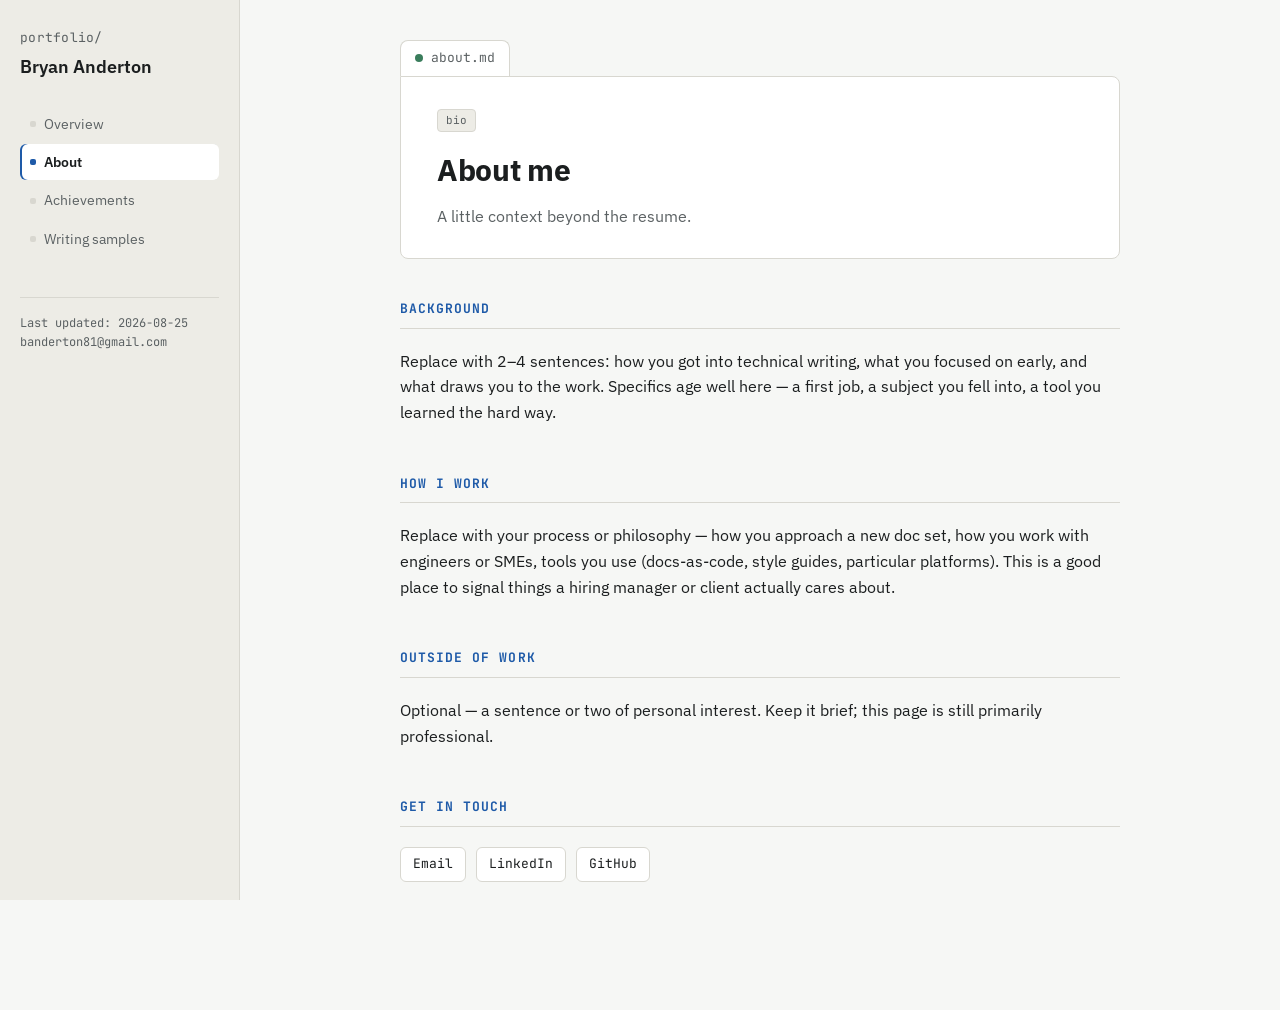
==== about.html @ 239cab08 "Add initial files to project" ====
<!doctype html>
<html lang="en">
<head>
<meta charset="utf-8">
<meta name="viewport" content="width=device-width, initial-scale=1">
<title>About — Bryan Anderton</title>
<link rel="preconnect" href="https://fonts.googleapis.com">
<link href="https://fonts.googleapis.com/css2?family=IBM+Plex+Sans:wght@400;500;600;700&family=JetBrains+Mono:wght@400;500&display=swap" rel="stylesheet">
<link rel="stylesheet" href="style.css">
</head>
<body>
<div class="shell">

  <aside class="sidebar">
    <div class="sidebar__brand">portfolio/</div>
    <p class="sidebar__name">Bryan Anderton</p>
    <nav aria-label="Primary">
      <ul>
        <li><a href="index.html">Overview</a></li>
        <li><a href="about.html" class="is-active">About</a></li>
        <li><a href="achievements.html">Achievements</a></li>
        <li><a href="samples.html">Writing samples</a></li>
      </ul>
    </nav>
    <div class="sidebar__footer">
      <div>Last updated: 2026-08-25</div>
      <div><a href="mailto:banderton81@gmail.com">banderton81@gmail.com</a></div>
    </div>
  </aside>

  <main>
    <div class="content">
      <div class="file-tab"><span class="file-tab__dot"></span>about.md</div>
      <div class="doc-header">
        <div class="doc-header__meta">
          <span class="badge">bio</span>
        </div>
        <h1>About me</h1>
        <p>A little context beyond the resume.</p>
      </div>

      <section>
        <h2>Background</h2>
        <p>
          Replace with 2–4 sentences: how you got into technical writing, what
          you focused on early, and what draws you to the work. Specifics age
          well here — a first job, a subject you fell into, a tool you learned
          the hard way.
        </p>
      </section>

      <section>
        <h2>How I work</h2>
        <p>
          Replace with your process or philosophy — how you approach a new doc
          set, how you work with engineers or SMEs, tools you use (docs-as-code,
          style guides, particular platforms). This is a good place to signal
          things a hiring manager or client actually cares about.
        </p>
      </section>

      <section>
        <h2>Outside of work</h2>
        <p>
          Optional — a sentence or two of personal interest. Keep it brief; this
          page is still primarily professional.
        </p>
      </section>

      <section>
        <h2>Get in touch</h2>
        <div class="contact-row">
          <a href="mailto:banderton81@gmail.com">Email</a>
          <a href="https://linkedin.com/in/yourname">LinkedIn</a>
          <a href="https://github.com/yourname">GitHub</a>
        </div>
      </section>
    </div>
  </main>

</div>
</body>
</html>
---- style.css ----
/* ============================================================
   Portfolio site for a technical writer.
   Design concept: the site reads like a well-maintained docs
   site — sidebar nav, a rendered-markdown "file tab" header on
   every page, and writing samples presented as changelog-style
   entries with an audience-level indicator bar. This mirrors
   the actual medium a technical writer works in every day.
   ============================================================ */

:root {
  --bg: #f6f7f5;
  --bg-alt: #edece6;
  --panel: #ffffff;
  --ink: #1b1e1f;
  --ink-muted: #5b6163;
  --accent: #1e5aa8;      /* doc-link blue */
  --accent-2: #b8862e;    /* amber label/tag */
  --line: #d8d7d0;
  --code-bg: #14181a;
  --code-ink: #d7dbdd;
  --green: #3a7d5c;       /* "beginner" level */
  --amber: #b8862e;       /* "intermediate" level */
  --red: #a8452f;         /* "advanced" level */

  --font-body: 'IBM Plex Sans', -apple-system, BlinkMacSystemFont, sans-serif;
  --font-mono: 'JetBrains Mono', ui-monospace, Menlo, Consolas, monospace;

  --sidebar-w: 240px;
}

* { box-sizing: border-box; }

html { scroll-behavior: smooth; }

body {
  margin: 0;
  background: var(--bg);
  color: var(--ink);
  font-family: var(--font-body);
  font-size: 16px;
  line-height: 1.6;
}

a { color: var(--accent); text-decoration: none; }
a:hover { text-decoration: underline; }
a:focus-visible, button:focus-visible {
  outline: 2px solid var(--accent);
  outline-offset: 2px;
}

/* ---------- layout shell ---------- */

.shell {
  display: flex;
  min-height: 100vh;
}

.sidebar {
  width: var(--sidebar-w);
  flex-shrink: 0;
  background: var(--bg-alt);
  border-right: 1px solid var(--line);
  padding: 28px 20px;
  position: sticky;
  top: 0;
  height: 100vh;
  overflow-y: auto;
}

.sidebar__brand {
  font-family: var(--font-mono);
  font-size: 13px;
  color: var(--ink-muted);
  letter-spacing: 0.02em;
  margin-bottom: 4px;
}

.sidebar__name {
  font-weight: 600;
  font-size: 18px;
  margin: 0 0 24px 0;
  color: var(--ink);
}

.sidebar nav ul {
  list-style: none;
  margin: 0;
  padding: 0;
}

.sidebar nav li { margin-bottom: 2px; }

.sidebar nav a {
  display: flex;
  align-items: center;
  gap: 8px;
  padding: 7px 10px;
  border-radius: 6px;
  color: var(--ink-muted);
  font-size: 14px;
  text-decoration: none;
}

.sidebar nav a::before {
  content: '';
  width: 6px;
  height: 6px;
  border-radius: 2px;
  background: var(--line);
  flex-shrink: 0;
}

.sidebar nav a:hover {
  background: var(--panel);
  color: var(--ink);
}

.sidebar nav a.is-active {
  background: var(--panel);
  color: var(--ink);
  font-weight: 600;
  box-shadow: inset 2px 0 0 var(--accent);
}

.sidebar nav a.is-active::before { background: var(--accent); }

.sidebar__footer {
  margin-top: 40px;
  padding-top: 16px;
  border-top: 1px solid var(--line);
  font-family: var(--font-mono);
  font-size: 12px;
  color: var(--ink-muted);
}

.sidebar__footer a { color: var(--ink-muted); }

/* ---------- main content ---------- */

main {
  flex: 1;
  min-width: 0;
  padding: 0 40px 80px;
}

.content {
  max-width: 720px;
  margin: 0 auto;
}

/* file-tab header — the signature element.
   Every page opens like a rendered markdown file, complete
   with a filename tab and a small commit-style metadata line. */

.file-tab {
  margin-top: 40px;
  display: inline-flex;
  align-items: center;
  gap: 8px;
  padding: 7px 14px;
  background: var(--panel);
  border: 1px solid var(--line);
  border-bottom: none;
  border-radius: 8px 8px 0 0;
  font-family: var(--font-mono);
  font-size: 13px;
  color: var(--ink-muted);
}

.file-tab__dot {
  width: 8px;
  height: 8px;
  border-radius: 50%;
  background: var(--green);
}

.doc-header {
  background: var(--panel);
  border: 1px solid var(--line);
  border-radius: 0 8px 8px 8px;
  padding: 32px 36px 28px;
  margin-bottom: 40px;
}

.doc-header__meta {
  font-family: var(--font-mono);
  font-size: 12px;
  color: var(--ink-muted);
  margin-bottom: 14px;
  display: flex;
  gap: 16px;
  flex-wrap: wrap;
}

.doc-header h1 {
  margin: 0 0 10px;
  font-size: 30px;
  letter-spacing: -0.01em;
}

.doc-header p {
  margin: 0;
  color: var(--ink-muted);
  font-size: 16px;
  max-width: 60ch;
}

.badge {
  display: inline-block;
  font-family: var(--font-mono);
  font-size: 11px;
  padding: 2px 8px;
  border-radius: 4px;
  background: var(--bg-alt);
  color: var(--ink-muted);
  border: 1px solid var(--line);
}

/* ---------- prose sections ---------- */

section { margin-bottom: 48px; }

h2 {
  font-size: 13px;
  font-family: var(--font-mono);
  text-transform: uppercase;
  letter-spacing: 0.08em;
  color: var(--accent);
  border-bottom: 1px solid var(--line);
  padding-bottom: 8px;
  margin: 0 0 20px;
}

h3 {
  font-size: 18px;
  margin: 0 0 6px;
}

p { color: var(--ink); }
.muted { color: var(--ink-muted); }

/* ---------- achievement list ---------- */

.achievement {
  display: flex;
  gap: 14px;
  padding: 14px 0;
  border-bottom: 1px solid var(--line);
}

.achievement:last-child { border-bottom: none; }

.achievement__year {
  font-family: var(--font-mono);
  font-size: 13px;
  color: var(--accent-2);
  flex-shrink: 0;
  width: 52px;
  padding-top: 2px;
}

.achievement__body h3 { margin-bottom: 4px; }
.achievement__body p { margin: 0; font-size: 14.5px; color: var(--ink-muted); }

/* ---------- writing samples: changelog-style cards ---------- */

.sample {
  background: var(--panel);
  border: 1px solid var(--line);
  border-left: 4px solid var(--green);
  border-radius: 6px;
  padding: 18px 20px;
  margin-bottom: 16px;
}

.sample[data-level="intermediate"] { border-left-color: var(--amber); }
.sample[data-level="advanced"] { border-left-color: var(--red); }

.sample__top {
  display: flex;
  justify-content: space-between;
  align-items: baseline;
  gap: 12px;
  flex-wrap: wrap;
  margin-bottom: 6px;
}

.sample__title { font-weight: 600; font-size: 16px; }

.sample__tag {
  font-family: var(--font-mono);
  font-size: 11px;
  color: var(--ink-muted);
}

.sample__desc {
  font-size: 14.5px;
  color: var(--ink-muted);
  margin: 0 0 10px;
}

.sample__link {
  font-family: var(--font-mono);
  font-size: 13px;
}

/* ---------- contact / links ---------- */

.contact-row {
  display: flex;
  gap: 10px;
  flex-wrap: wrap;
  margin-top: 8px;
}

.contact-row a {
  font-family: var(--font-mono);
  font-size: 13px;
  padding: 6px 12px;
  border: 1px solid var(--line);
  border-radius: 6px;
  background: var(--panel);
  color: var(--ink);
}

.contact-row a:hover { border-color: var(--accent); color: var(--accent); text-decoration: none; }

/* ---------- responsive ---------- */

@media (max-width: 780px) {
  .shell { flex-direction: column; }
  .sidebar {
    width: 100%;
    height: auto;
    position: relative;
    border-right: none;
    border-bottom: 1px solid var(--line);
    padding: 20px;
  }
  .sidebar nav ul { display: flex; flex-wrap: wrap; gap: 4px; }
  .sidebar__footer { display: none; }
  main { padding: 0 20px 60px; }
  .doc-header { padding: 24px 20px; }
}

@media (prefers-reduced-motion: reduce) {
  html { scroll-behavior: auto; }
}
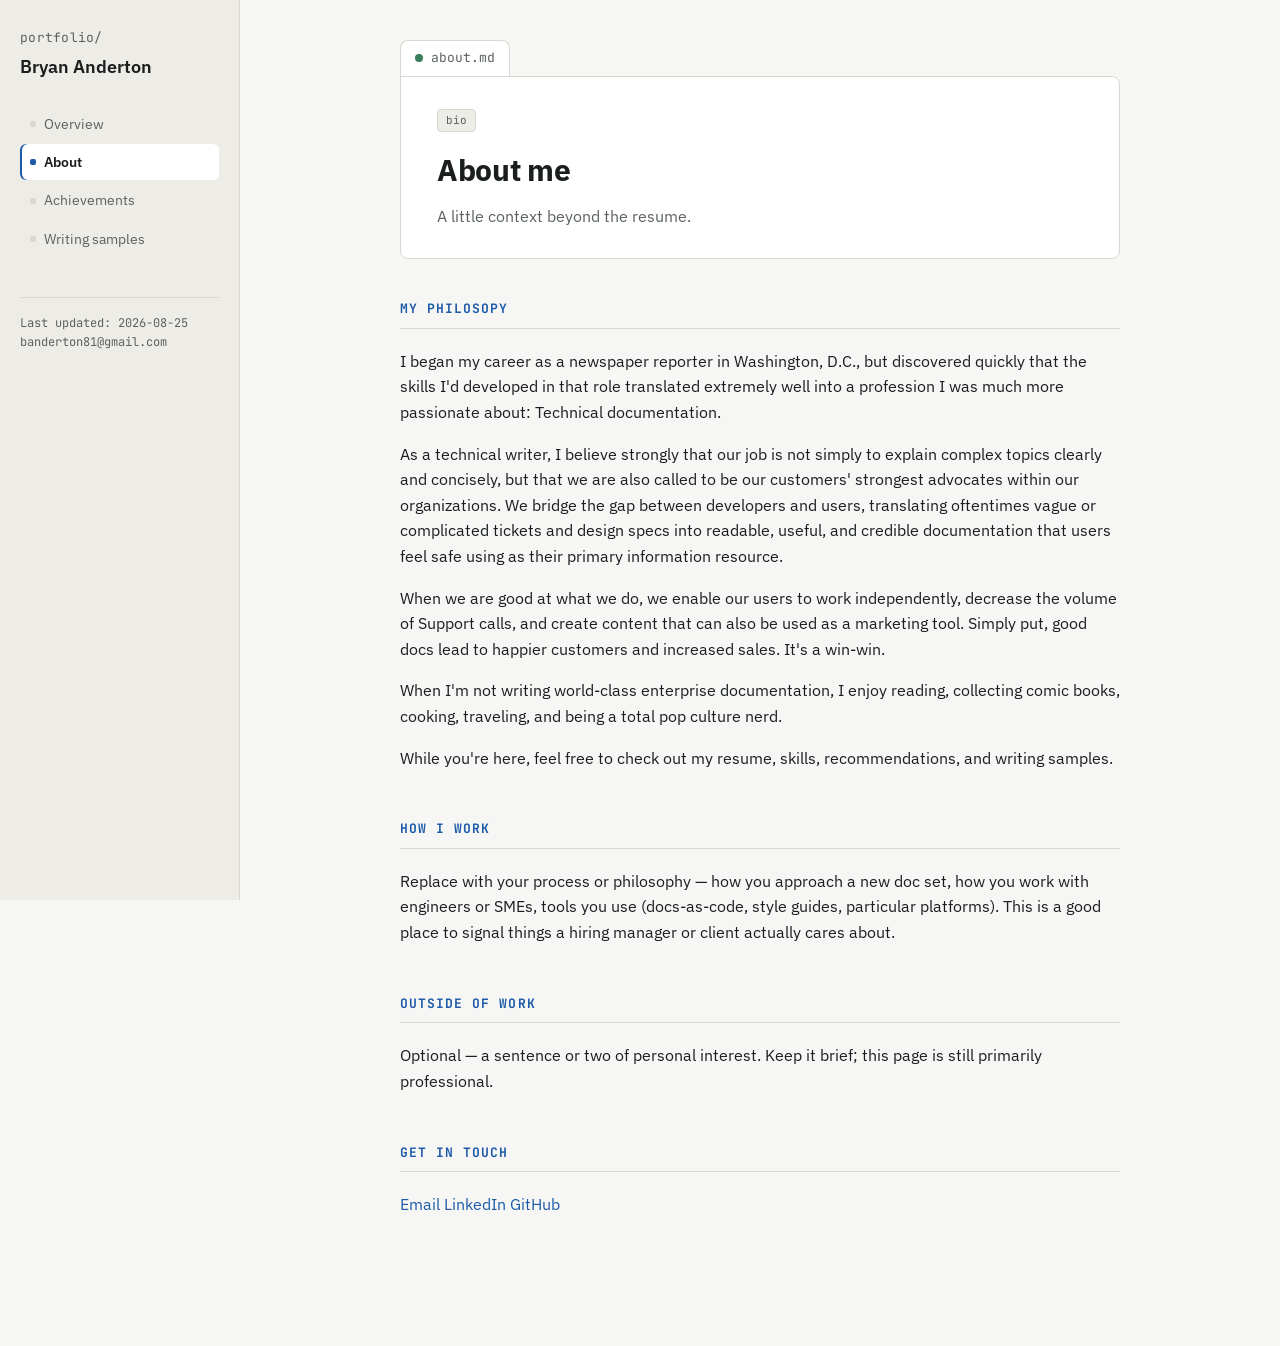
==== commit 3d265b7a: "Update about.html" ====
--- a/about.html
+++ b/about.html
@@ -40,13 +40,24 @@
       </div>
 
       <section>
-        <h2>Background</h2>
+        <h2>My Philosopy</h2>
+        
+          <p>
+          I began my career as a newspaper reporter in Washington, D.C., but discovered quickly that the skills I'd developed in that role translated extremely well into a profession I was much more passionate about: Technical documentation.
+        </p> 
         <p>
-          Replace with 2–4 sentences: how you got into technical writing, what
-          you focused on early, and what draws you to the work. Specifics age
-          well here — a first job, a subject you fell into, a tool you learned
-          the hard way.
+          As a technical writer, I believe strongly that our job is not simply to explain complex topics clearly and concisely, but that we are also called to be our customers' strongest advocates within our organizations. We bridge the gap between developers and users, translating oftentimes vague or complicated tickets and design specs into readable, useful, and credible documentation that users feel safe using as their primary information resource.
+        </p> 
+        <p>
+          When we are good at what we do, we enable our users to work independently, decrease the volume of Support calls, and create content that can also be used as a marketing tool. Simply put, good docs lead to happier customers and increased sales. It's a win-win.
         </p>
+        <p>
+          When I'm not writing world-class enterprise documentation, I enjoy reading, collecting comic books, cooking, traveling, and being a total pop culture nerd.
+        </p> 
+        <p>
+          While you're here, feel free to check out my resume, skills, recommendations, and writing samples.
+        </p>
+        
       </section>
 
       <section>
--- a/style.css
+++ b/style.css
@@ -1,10 +1,5 @@
 /* ============================================================
    Portfolio site for a technical writer.
-   Design concept: the site reads like a well-maintained docs
-   site — sidebar nav, a rendered-markdown "file tab" header on
-   every page, and writing samples presented as changelog-style
-   entries with an audience-level indicator bar. This mirrors
-   the actual medium a technical writer works in every day.
    ============================================================ */
 
 :root {
@@ -277,15 +272,318 @@
 .sample[data-level="advanced"] { border-left-color: var(--red); }
 
 .sample__top {
+  display: flex;@import url('https://fonts.googleapis.com/css2?family=Space+Grotesk:wght@500;600;700&family=IBM+Plex+Sans:wght@400;500;600&family=JetBrains+Mono:wght@400;500&display=swap');
+
+:root {
+  --bg: #fafaf9;
+  --bg-alt: #f1effc;
+  --panel: #ffffff;
+  --ink: #17181c;
+  --ink-muted: #5b5f6b;
+
+  --sidebar-bg: #211f52;      /* bold deep indigo — the "stand out" move */
+  --sidebar-bg-raised: #2c2a68;
+  --sidebar-ink: #f5f3ff;
+  --sidebar-ink-muted: #b3aee0;
+
+  --accent: #ff5a36;          /* warm coral — the single accent, carries the warmth */
+  --accent-ink: #ffffff;
+  --accent-2: #e08a1e;        /* gold, used sparingly for secondary labels */
+
+  --line: #e7e5ef;
+  --green: #2f9e68;           /* "beginner" level */
+  --amber: #d98f2b;           /* "intermediate" level */
+  --red: #c24545;             /* "advanced" level */
+
+  --font-display: 'Space Grotesk', var(--font-body);
+  --font-body: 'IBM Plex Sans', -apple-system, BlinkMacSystemFont, sans-serif;
+  --font-mono: 'JetBrains Mono', ui-monospace, Menlo, Consolas, monospace;
+
+  --sidebar-w: 250px;
+  --radius: 14px;
+}
+
+* { box-sizing: border-box; }
+
+html { scroll-behavior: smooth; }
+
+body {
+  margin: 0;
+  background: var(--bg);
+  color: var(--ink);
+  font-family: var(--font-body);
+  font-size: 16px;
+  line-height: 1.6;
+}
+
+a { color: var(--accent); text-decoration: none; font-weight: 500; }
+a:hover { text-decoration: underline; }
+a:focus-visible, button:focus-visible {
+  outline: 2px solid var(--accent);
+  outline-offset: 2px;
+}
+
+/* ---------- layout shell ---------- */
+
+.shell {
+  display: flex;
+  min-height: 100vh;
+}
+
+.sidebar {
+  width: var(--sidebar-w);
+  flex-shrink: 0;
+  background: var(--sidebar-bg);
+  padding: 32px 22px;
+  position: sticky;
+  top: 0;
+  height: 100vh;
+  overflow-y: auto;
+}
+
+.sidebar__brand {
+  font-family: var(--font-mono);
+  font-size: 12px;
+  color: var(--sidebar-ink-muted);
+  letter-spacing: 0.04em;
+  margin-bottom: 6px;
+}
+
+.sidebar__name {
+  font-family: var(--font-display);
+  font-weight: 700;
+  font-size: 20px;
+  margin: 0 0 28px 0;
+  color: var(--sidebar-ink);
+  letter-spacing: -0.01em;
+}
+
+.sidebar nav ul {
+  list-style: none;
+  margin: 0;
+  padding: 0;
+}
+
+.sidebar nav li { margin-bottom: 3px; }
+
+.sidebar nav a {
+  display: flex;
+  align-items: center;
+  gap: 9px;
+  padding: 9px 12px;
+  border-radius: 8px;
+  color: var(--sidebar-ink-muted);
+  font-size: 14px;
+  font-weight: 500;
+  text-decoration: none;
+}
+
+.sidebar nav a::before {
+  content: '';
+  width: 6px;
+  height: 6px;
+  border-radius: 50%;
+  background: var(--sidebar-ink-muted);
+  opacity: 0.5;
+  flex-shrink: 0;
+}
+
+.sidebar nav a:hover {
+  background: var(--sidebar-bg-raised);
+  color: var(--sidebar-ink);
+}
+
+.sidebar nav a.is-active {
+  background: var(--accent);
+  color: var(--accent-ink);
+  font-weight: 600;
+}
+
+.sidebar nav a.is-active::before { background: var(--accent-ink); opacity: 1; }
+
+.sidebar__footer {
+  margin-top: 40px;
+  padding-top: 18px;
+  border-top: 1px solid rgba(255,255,255,0.12);
+  font-family: var(--font-mono);
+  font-size: 12px;
+  color: var(--sidebar-ink-muted);
+}
+
+.sidebar__footer a { color: var(--sidebar-ink-muted); font-weight: 400; }
+.sidebar__footer a:hover { color: var(--sidebar-ink); }
+
+/* ---------- main content ---------- */
+
+main {
+  flex: 1;
+  min-width: 0;
+  padding: 0 44px 80px;
+}
+
+.content {
+  max-width: 720px;
+  margin: 0 auto;
+}
+
+/* file-tab header — the signature element.
+   Every page opens like a rendered markdown file. The bold move
+   here is the thick coral top-stripe on the doc-header below —
+   loud enough to feel modern, contained enough to feel calm. */
+
+.file-tab {
+  margin-top: 40px;
+  display: inline-flex;
+  align-items: center;
+  gap: 8px;
+  padding: 7px 14px;
+  background: var(--panel);
+  border: 1px solid var(--line);
+  border-bottom: none;
+  border-radius: var(--radius) var(--radius) 0 0;
+  font-family: var(--font-mono);
+  font-size: 13px;
+  color: var(--ink-muted);
+}
+
+.file-tab__dot {
+  width: 8px;
+  height: 8px;
+  border-radius: 50%;
+  background: var(--green);
+}
+
+.doc-header {
+  background: var(--panel);
+  border: 1px solid var(--line);
+  border-top: 5px solid var(--accent);
+  border-radius: 0 var(--radius) var(--radius) var(--radius);
+  padding: 34px 38px 30px;
+  margin-bottom: 44px;
+}
+
+.doc-header__meta {
+  font-family: var(--font-mono);
+  font-size: 12px;
+  color: var(--ink-muted);
+  margin-bottom: 16px;
+  display: flex;
+  gap: 16px;
+  flex-wrap: wrap;
+}
+
+.doc-header h1 {
+  font-family: var(--font-display);
+  margin: 0 0 12px;
+  font-size: 36px;
+  font-weight: 700;
+  letter-spacing: -0.02em;
+  color: var(--ink);
+}
+
+.doc-header p {
+  margin: 0;
+  color: var(--ink-muted);
+  font-size: 16.5px;
+  max-width: 60ch;
+}
+
+.badge {
+  display: inline-block;
+  font-family: var(--font-mono);
+  font-size: 11px;
+  padding: 3px 9px;
+  border-radius: 20px;
+  background: var(--bg-alt);
+  color: #4c3f9e;
+  border: 1px solid var(--line);
+}
+
+/* ---------- prose sections ---------- */
+
+section { margin-bottom: 48px; }
+
+h2 {
+  font-family: var(--font-display);
+  font-size: 14px;
+  text-transform: uppercase;
+  letter-spacing: 0.07em;
+  font-weight: 700;
+  color: var(--accent);
+  border-bottom: 2px solid var(--line);
+  padding-bottom: 9px;
+  margin: 0 0 20px;
+}
+
+h3 {
+  font-family: var(--font-display);
+  font-weight: 600;
+  font-size: 18px;
+  margin: 0 0 6px;
+  color: var(--ink);
+}
+
+p { color: var(--ink); }
+.muted { color: var(--ink-muted); }
+
+/* ---------- achievement list ---------- */
+
+.achievement {
+  display: flex;
+  gap: 16px;
+  padding: 16px 0;
+  border-bottom: 1px solid var(--line);
+}
+
+.achievement:last-child { border-bottom: none; }
+
+.achievement__year {
+  font-family: var(--font-mono);
+  font-weight: 500;
+  font-size: 13px;
+  color: var(--accent-2);
+  flex-shrink: 0;
+  width: 52px;
+  padding-top: 3px;
+}
+
+.achievement__body h3 { margin-bottom: 4px; }
+.achievement__body p { margin: 0; font-size: 14.5px; color: var(--ink-muted); }
+
+/* ---------- writing samples: changelog-style cards ---------- */
+
+.sample {
+  background: var(--panel);
+  border: 1px solid var(--line);
+  border-left: 5px solid var(--green);
+  border-radius: 12px;
+  padding: 20px 22px;
+  margin-bottom: 16px;
+  transition: border-color 0.15s ease, box-shadow 0.15s ease;
+}
+
+.sample:hover {
+  box-shadow: 0 4px 16px rgba(33, 31, 82, 0.08);
+}
+
+.sample[data-level="intermediate"] { border-left-color: var(--amber); }
+.sample[data-level="advanced"] { border-left-color: var(--red); }
+
+.sample__top {
   display: flex;
   justify-content: space-between;
   align-items: baseline;
   gap: 12px;
   flex-wrap: wrap;
-  margin-bottom: 6px;
-}
-
-.sample__title { font-weight: 600; font-size: 16px; }
+  margin-bottom: 7px;
+}
+
+.sample__title {
+  font-family: var(--font-display);
+  font-weight: 600;
+  font-size: 16.5px;
+  color: var(--ink);
+}
 
 .sample__tag {
   font-family: var(--font-mono);
@@ -302,6 +600,7 @@
 .sample__link {
   font-family: var(--font-mono);
   font-size: 13px;
+  font-weight: 500;
 }
 
 /* ---------- contact / links ---------- */
@@ -316,14 +615,20 @@
 .contact-row a {
   font-family: var(--font-mono);
   font-size: 13px;
-  padding: 6px 12px;
-  border: 1px solid var(--line);
-  border-radius: 6px;
-  background: var(--panel);
-  color: var(--ink);
-}
-
-.contact-row a:hover { border-color: var(--accent); color: var(--accent); text-decoration: none; }
+  font-weight: 500;
+  padding: 8px 14px;
+  border: 1px solid var(--line);
+  border-radius: 20px;
+  background: var(--panel);
+  color: var(--ink);
+}
+
+.contact-row a:hover {
+  border-color: var(--accent);
+  background: var(--accent);
+  color: var(--accent-ink);
+  text-decoration: none;
+}
 
 /* ---------- responsive ---------- */
 
@@ -333,16 +638,16 @@
     width: 100%;
     height: auto;
     position: relative;
-    border-right: none;
-    border-bottom: 1px solid var(--line);
-    padding: 20px;
+    padding: 22px 20px;
   }
   .sidebar nav ul { display: flex; flex-wrap: wrap; gap: 4px; }
   .sidebar__footer { display: none; }
   main { padding: 0 20px 60px; }
-  .doc-header { padding: 24px 20px; }
+  .doc-header { padding: 26px 22px; }
+  .doc-header h1 { font-size: 28px; }
 }
 
 @media (prefers-reduced-motion: reduce) {
   html { scroll-behavior: auto; }
-}
+  .sample { transition: none; }
+}
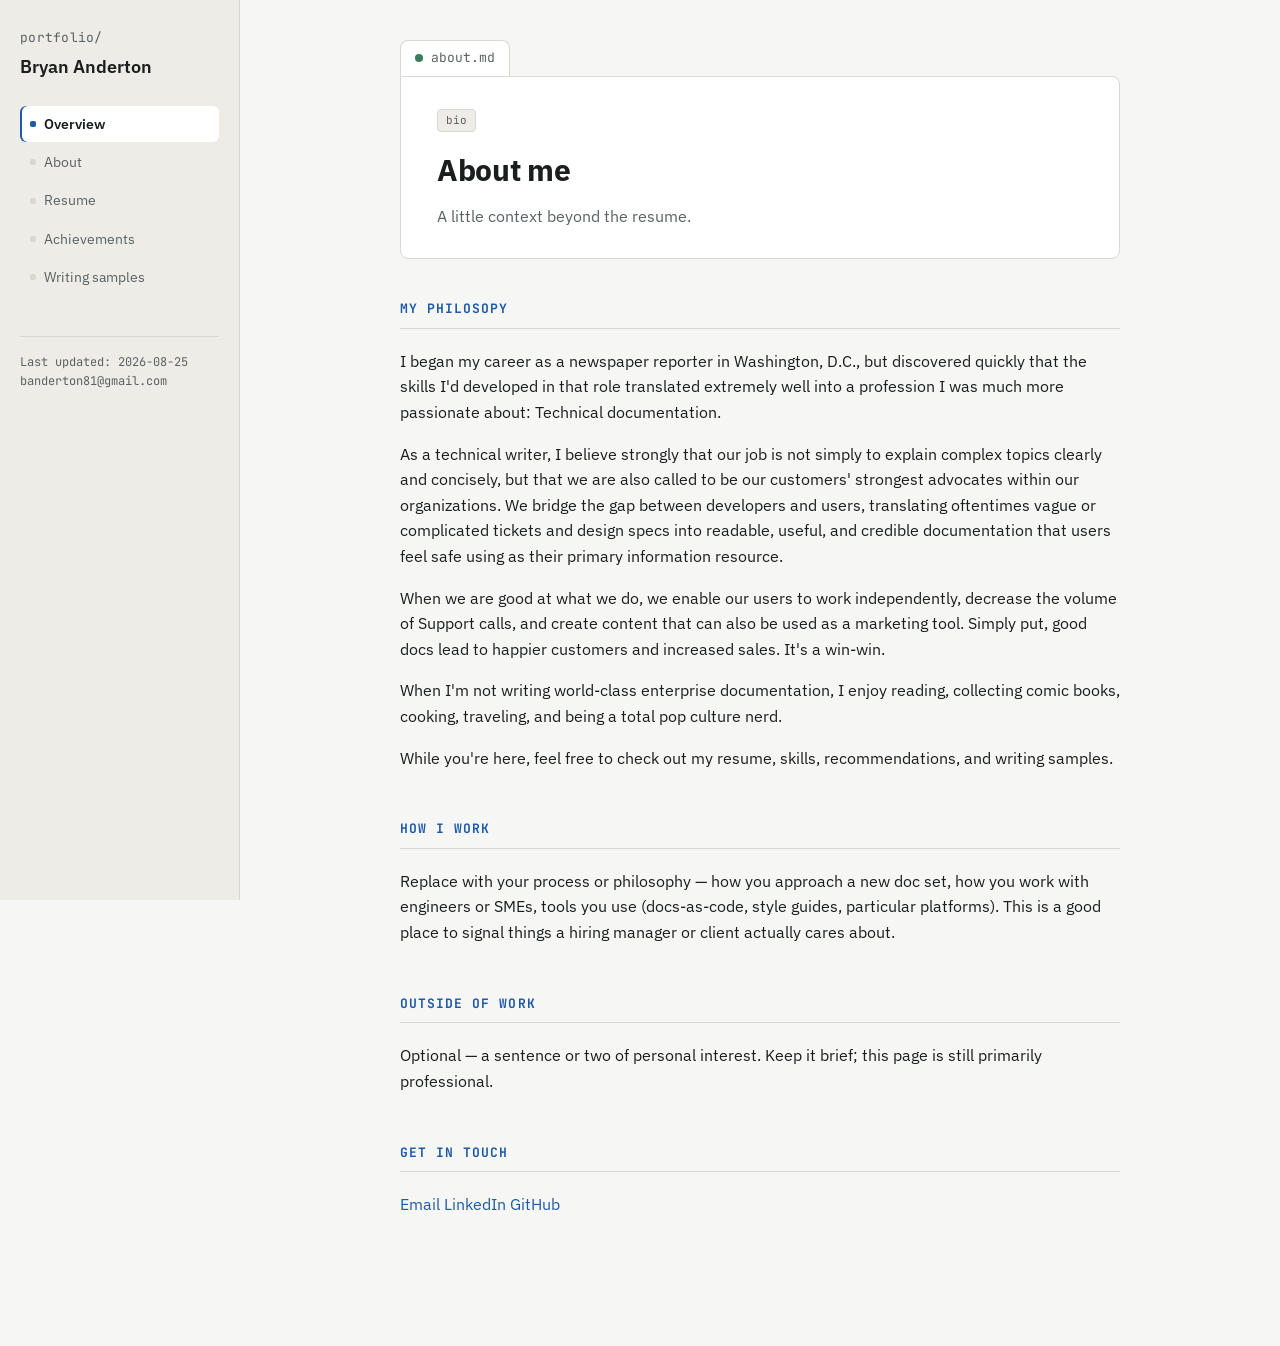
==== commit a71cd612: "Update about.html" ====
--- a/about.html
+++ b/about.html
@@ -16,8 +16,9 @@
     <p class="sidebar__name">Bryan Anderton</p>
     <nav aria-label="Primary">
       <ul>
-        <li><a href="index.html">Overview</a></li>
-        <li><a href="about.html" class="is-active">About</a></li>
+        <li><a href="index.html" class="is-active">Overview</a></li>
+        <li><a href="about.html">About</a></li>
+        <li><a href="Bryan_Anderton_Resume.pdf">Resume</a></li>
         <li><a href="achievements.html">Achievements</a></li>
         <li><a href="samples.html">Writing samples</a></li>
       </ul>
